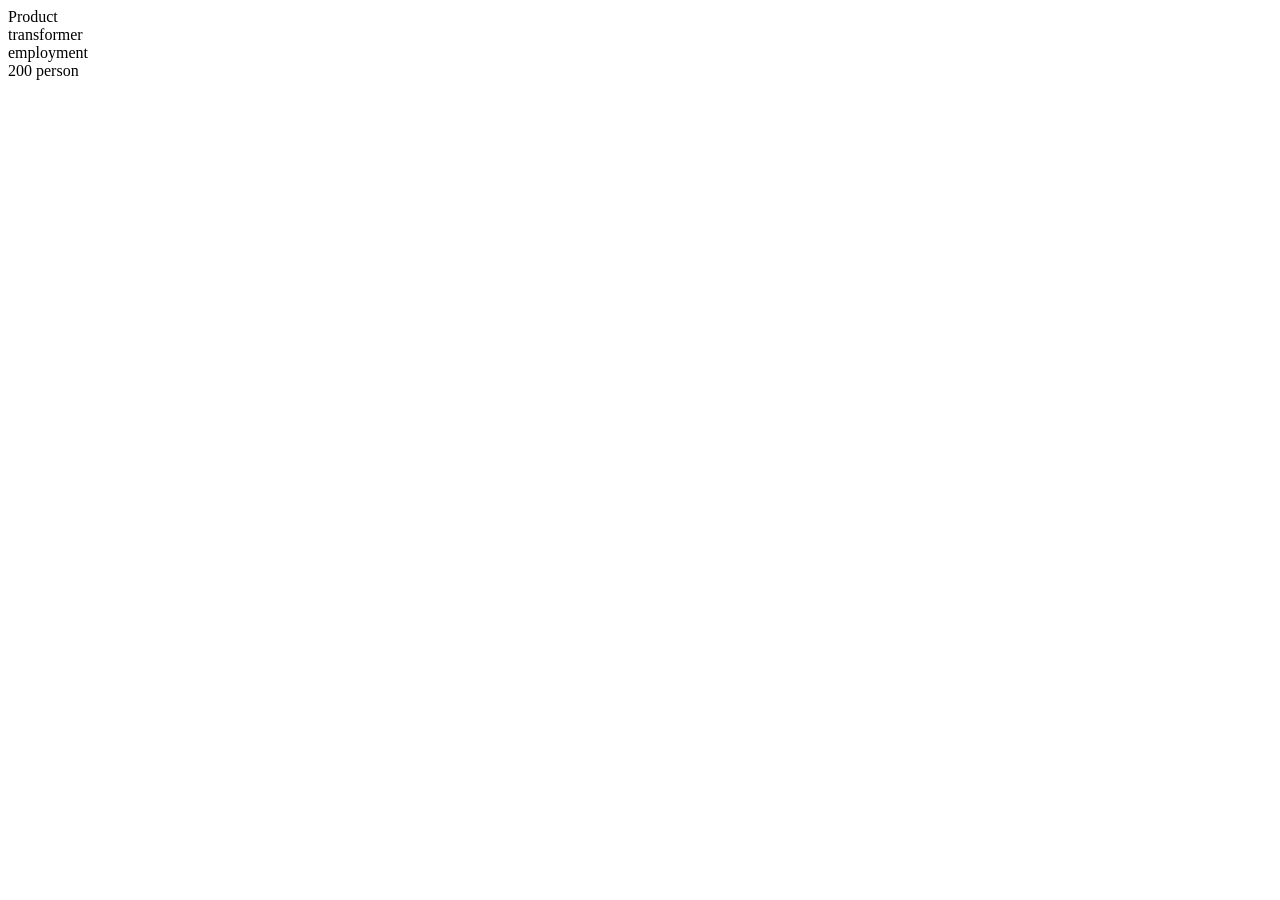
==== index.html @ 5417fb2d "Add files via upload" ====
<html>
    <head>
        <link rel="stylesheet" href="styles.css">
        <script>
            document.getElementsByClassName("box1") = function{ alert(`this is ${document.getElementsByClassName("box1").value}`)}
        </script>
    </head>
    <body>
        <div class="flip-container">
            <div class="card-product">
                <div class="front-prod">Product</div>
                <div class="back-prod">transformer</div>
            </div>
            <div class="card-employment">
                <div class="front-employ">employment</div>
                <div class="back-employ">200 person</div>
            </div>
        </div>
    </body>
</html>
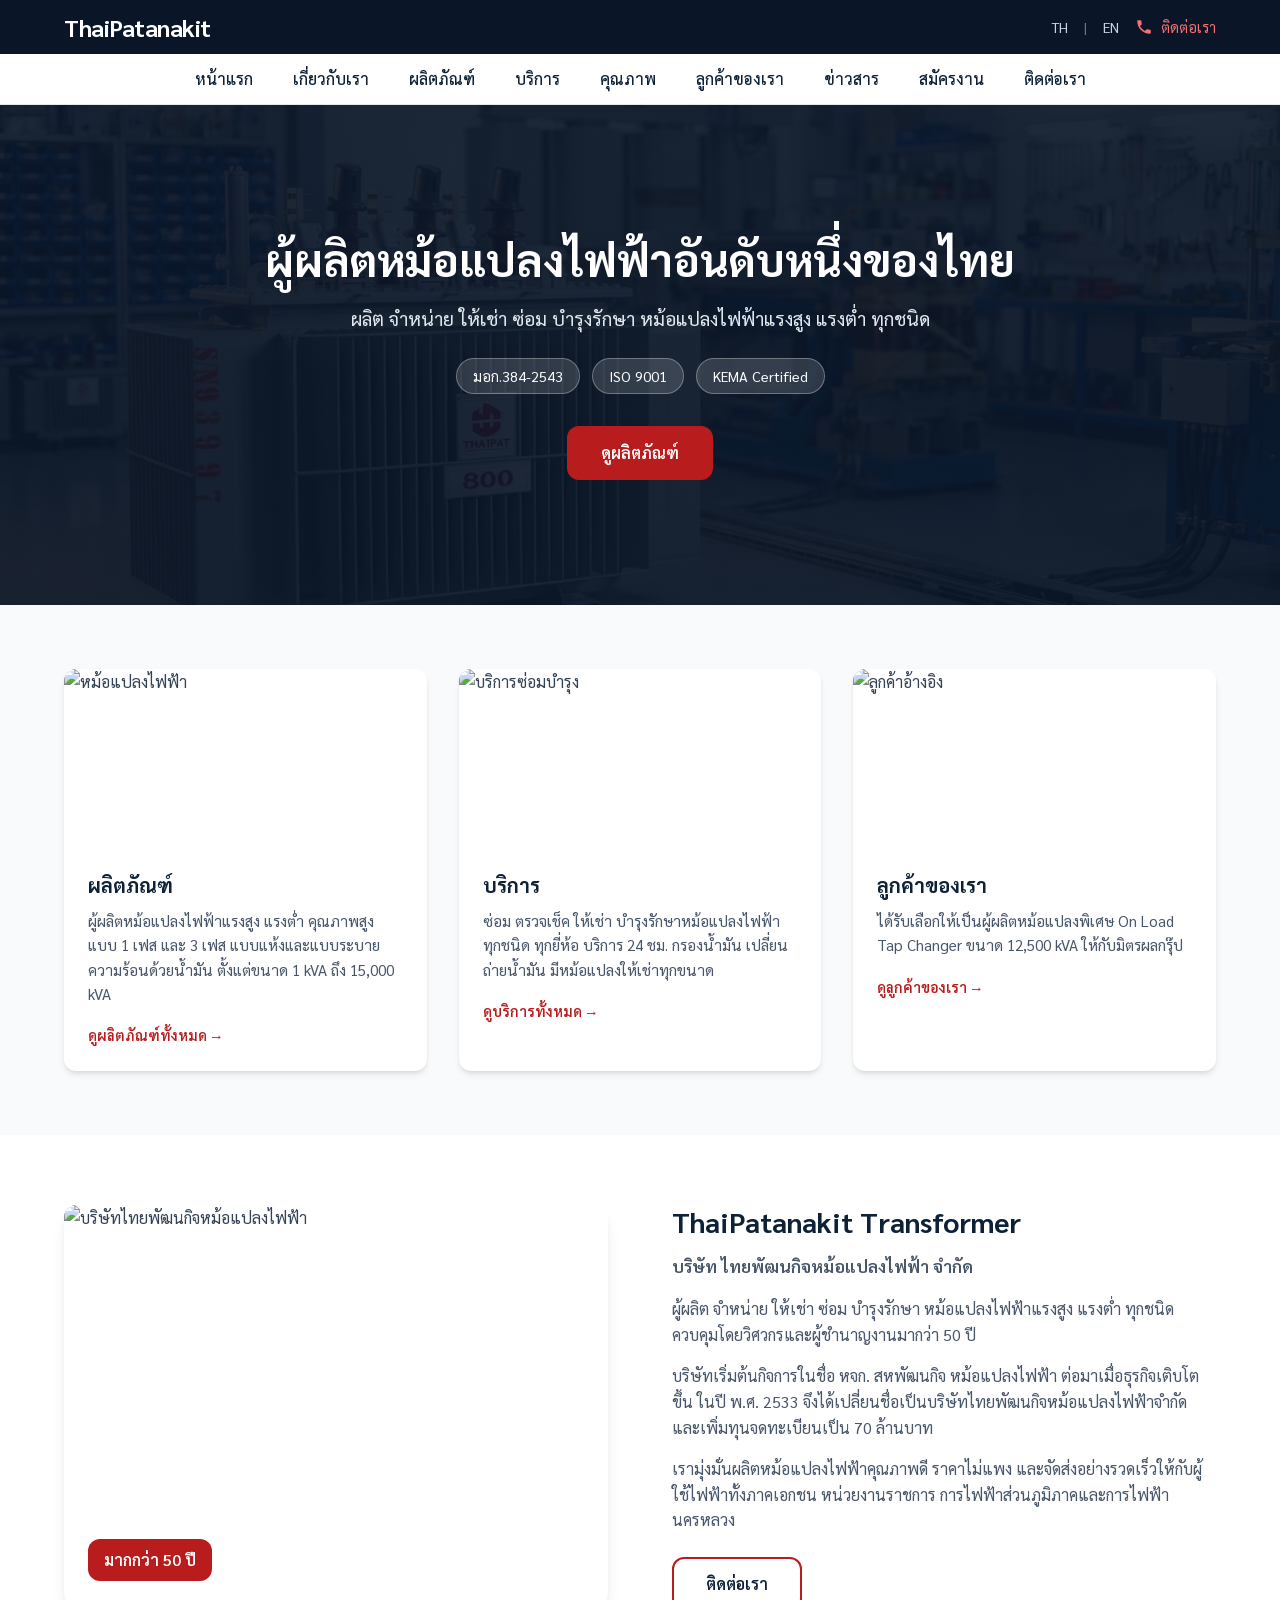
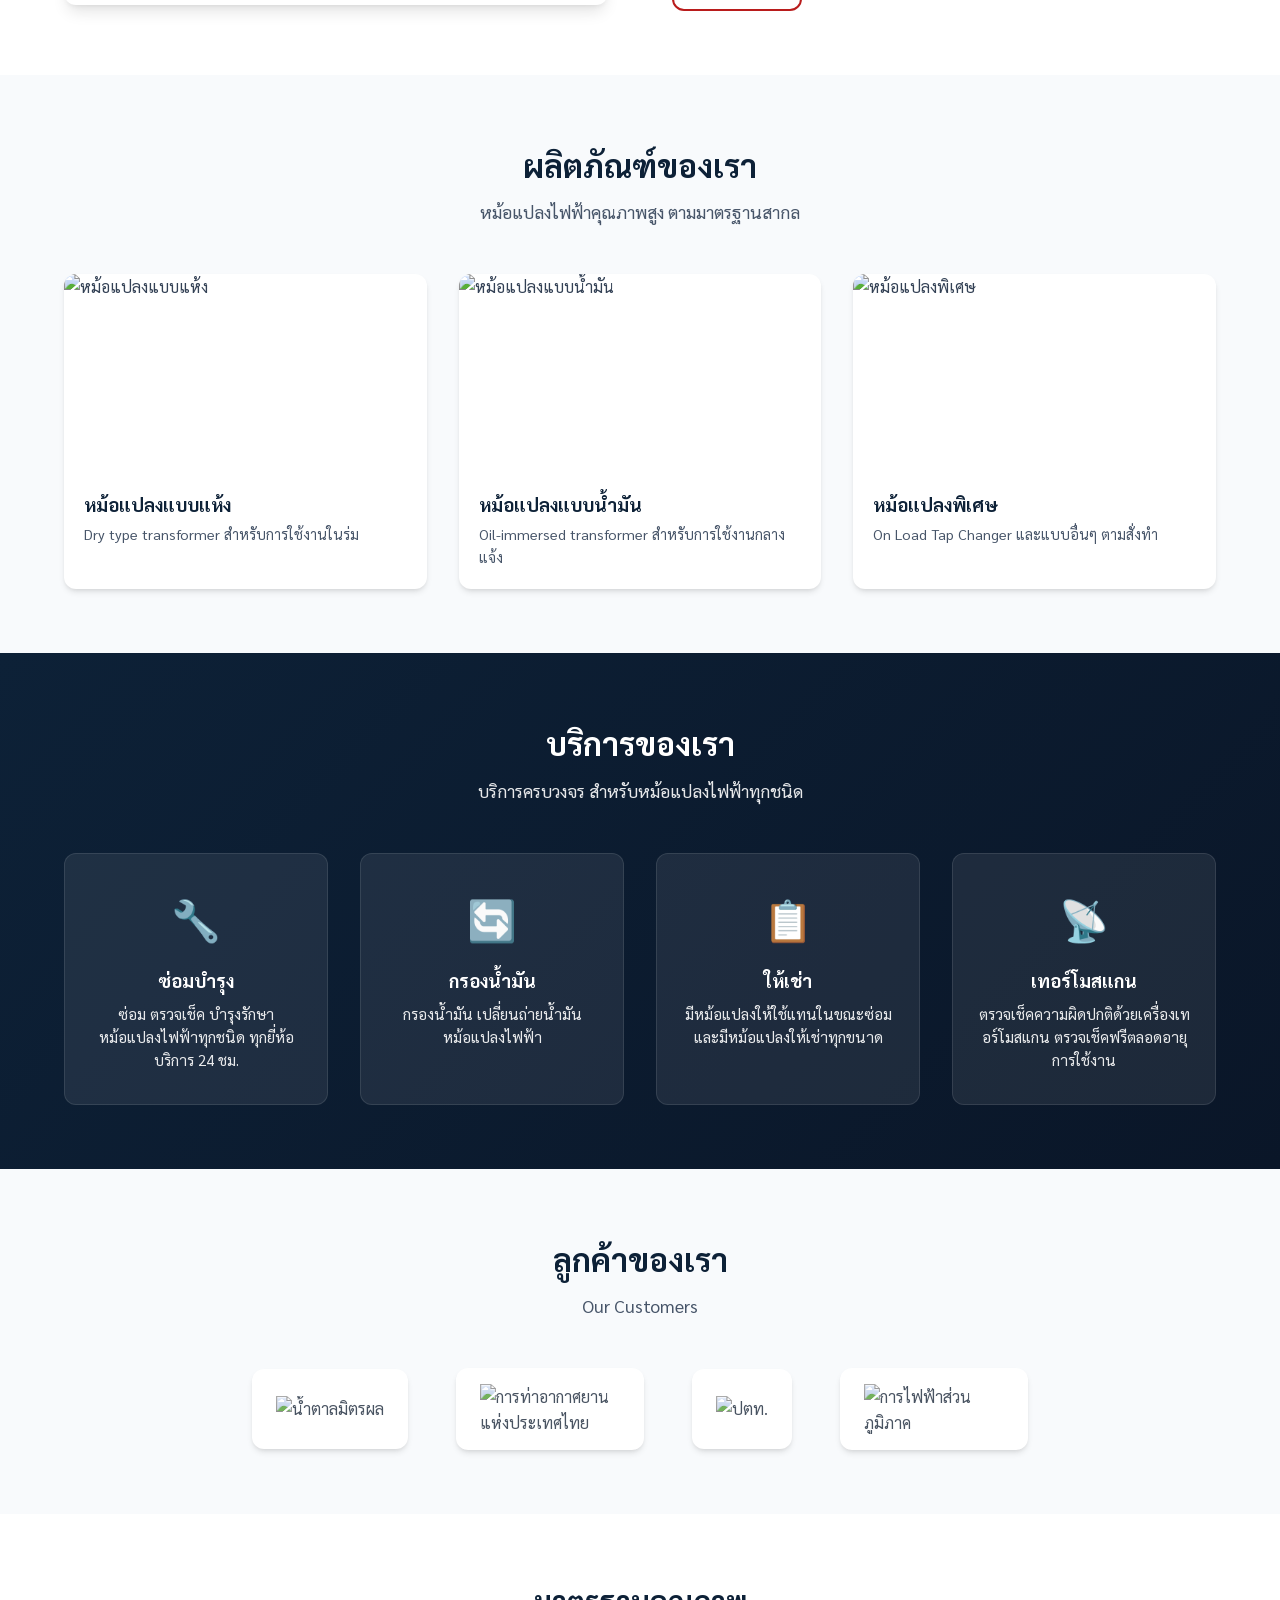
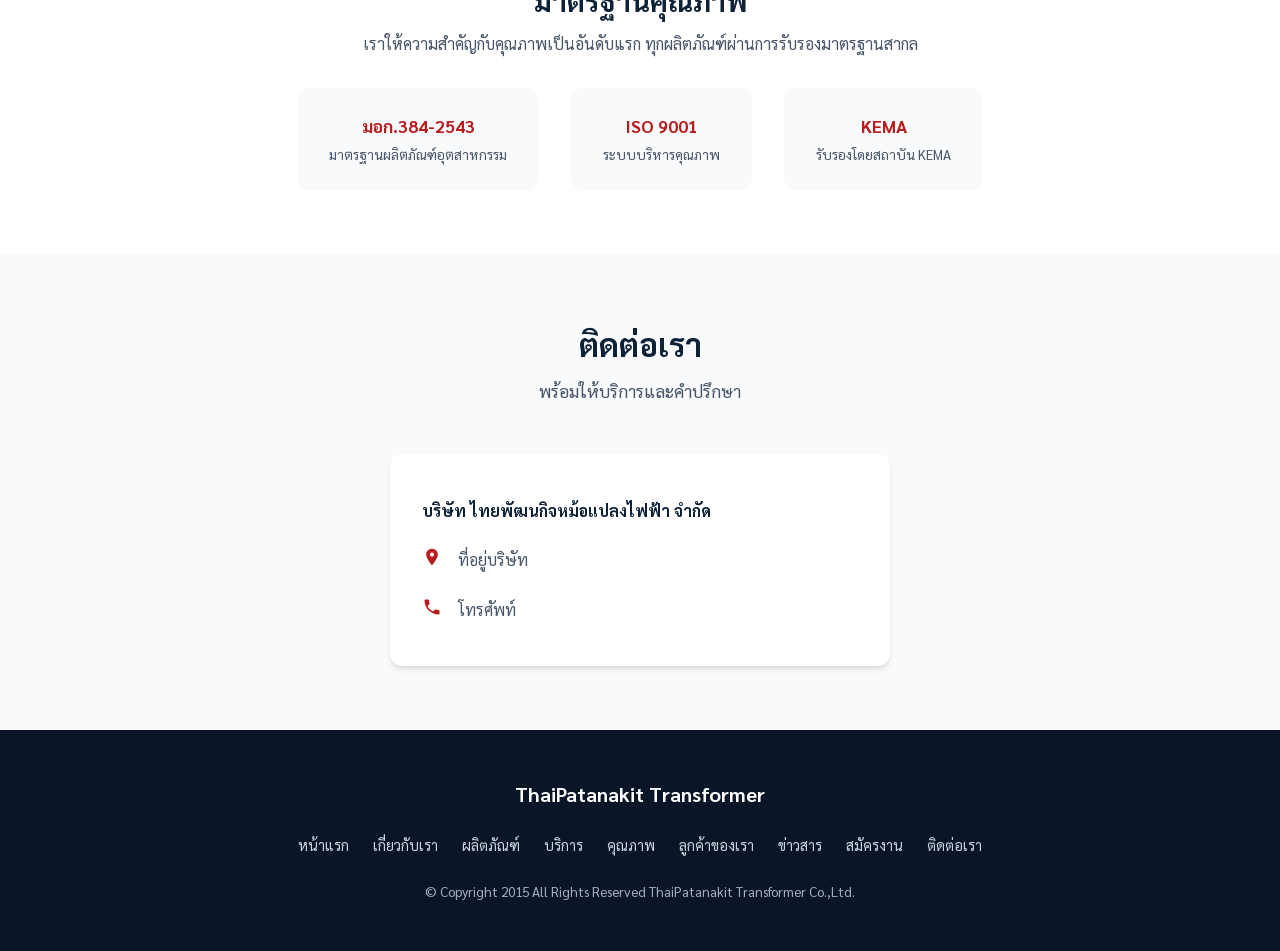
==== commit 2bf06f6b: "Add files via upload" ====
--- a/index.html
+++ b/index.html
@@ -1,20 +1,276 @@
-<html>
-    <head>
-        <link rel="stylesheet" href="styles.css">
-        <script>
-            document.getElementsByClassName("box1") = function{ alert(`this is ${document.getElementsByClassName("box1").value}`)}
-        </script>
-    </head>
-    <body>
-        <div class="flip-container">
-            <div class="card-product">
-                <div class="front-prod">Product</div>
-                <div class="back-prod">transformer</div>
-            </div>
-            <div class="card-employment">
-                <div class="front-employ">employment</div>
-                <div class="back-employ">200 person</div>
-            </div>
-        </div>
-    </body>
-</html>+<!DOCTYPE html>
+<html lang="th">
+<head>
+    <meta charset="UTF-8">
+    <meta name="viewport" content="width=device-width, initial-scale=1.0">
+    <title>ThaiPatanakit | ผู้ผลิตหม้อแปลงไฟฟ้าอันดับหนึ่งของไทย</title>
+    <link rel="stylesheet" href="styles.css">
+    <link rel="preconnect" href="https://fonts.googleapis.com">
+    <link rel="preconnect" href="https://fonts.gstatic.com" crossorigin>
+    <link href="https://fonts.googleapis.com/css2?family=Sarabun:wght@300;400;500;600;700&display=swap" rel="stylesheet">
+</head>
+<body>
+    <!-- Header & Navigation -->
+    <header class="header">
+        <div class="header-top">
+            <div class="container">
+                <a href="index.html" class="logo">ThaiPatanakit</a>
+                <div class="header-links">
+                    <a href="#" class="lang-link">TH</a>
+                    <span class="divider">|</span>
+                    <a href="#" class="lang-link">EN</a>
+                    <a href="tel:02-xxx-xxxx" class="contact-link">
+                        <svg width="18" height="18" viewBox="0 0 24 24" fill="currentColor"><path d="M6.62 10.79c1.44 2.83 3.76 5.14 6.59 6.59l2.2-2.2c.27-.27.67-.36 1.02-.24 1.12.37 2.33.57 3.57.57.55 0 1 .45 1 1V20c0 .55-.45 1-1 1-9.39 0-17-7.61-17-17 0-.55.45-1 1-1h3.5c.55 0 1 .45 1 1 0 1.25.2 2.45.57 3.57.11.35.03.74-.25 1.02l-2.2 2.2z"/></svg>
+                        ติดต่อเรา
+                    </a>
+                </div>
+            </div>
+        </div>
+        <nav class="nav">
+            <div class="container nav-inner">
+                <button class="nav-toggle" aria-label="เมนู">
+                    <span></span>
+                    <span></span>
+                    <span></span>
+                </button>
+                <ul class="nav-menu">
+                    <li><a href="#home">หน้าแรก</a></li>
+                    <li><a href="#about">เกี่ยวกับเรา</a></li>
+                    <li><a href="#products">ผลิตภัณฑ์</a></li>
+                    <li><a href="#services">บริการ</a></li>
+                    <li><a href="#quality">คุณภาพ</a></li>
+                    <li><a href="#reference">ลูกค้าของเรา</a></li>
+                    <li><a href="#news">ข่าวสาร</a></li>
+                    <li><a href="#career">สมัครงาน</a></li>
+                    <li><a href="#contact">ติดต่อเรา</a></li>
+                </ul>
+            </div>
+        </nav>
+    </header>
+
+    <!-- Hero Section -->
+    <section id="home" class="hero">
+        <div class="hero-bg">
+            <img src="transformer.png" alt="โรงงานอุตสาหกรรมไฟฟ้า" loading="eager">
+            <div class="hero-overlay"></div>
+        </div>
+        <div class="hero-content container">
+            <h1>ผู้ผลิตหม้อแปลงไฟฟ้าอันดับหนึ่งของไทย</h1>
+            <p class="hero-subtitle">ผลิต จำหน่าย ให้เช่า ซ่อม บำรุงรักษา หม้อแปลงไฟฟ้าแรงสูง แรงต่ำ ทุกชนิด</p>
+            <div class="hero-badges">
+                <span class="badge">มอก.384-2543</span>
+                <span class="badge">ISO 9001</span>
+                <span class="badge">KEMA Certified</span>
+            </div>
+            <a href="#products" class="btn btn-primary">ดูผลิตภัณฑ์</a>
+        </div>
+    </section>
+
+    <!-- Features Section -->
+    <section class="features">
+        <div class="container">
+            <div class="features-grid">
+                <article class="feature-card">
+                    <div class="feature-icon">
+                        <img src="https://images.unsplash.com/photo-1558618666-fcd25c85cd64?w=600&q=80" alt="หม้อแปลงไฟฟ้า" loading="lazy">
+                    </div>
+                    <h3>ผลิตภัณฑ์</h3>
+                    <p>ผู้ผลิตหม้อแปลงไฟฟ้าแรงสูง แรงต่ำ คุณภาพสูง แบบ 1 เฟส และ 3 เฟส แบบแห้งและแบบระบายความร้อนด้วยน้ำมัน ตั้งแต่ขนาด 1 kVA ถึง 15,000 kVA</p>
+                    <a href="#products" class="feature-link">ดูผลิตภัณฑ์ทั้งหมด →</a>
+                </article>
+                <article class="feature-card">
+                    <div class="feature-icon">
+                        <img src="https://images.unsplash.com/photo-1581091226825-a6a2a5aee158?w=600&q=80" alt="บริการซ่อมบำรุง" loading="lazy">
+                    </div>
+                    <h3>บริการ</h3>
+                    <p>ซ่อม ตรวจเช็ค ให้เช่า บำรุงรักษาหม้อแปลงไฟฟ้าทุกชนิด ทุกยี่ห้อ บริการ 24 ชม. กรองน้ำมัน เปลี่ยนถ่ายน้ำมัน มีหม้อแปลงให้เช่าทุกขนาด</p>
+                    <a href="#services" class="feature-link">ดูบริการทั้งหมด →</a>
+                </article>
+                <article class="feature-card">
+                    <div class="feature-icon">
+                        <img src="https://images.unsplash.com/photo-1504328345606-18bbc8c9d7d1?w=600&q=80" alt="ลูกค้าอ้างอิง" loading="lazy">
+                    </div>
+                    <h3>ลูกค้าของเรา</h3>
+                    <p>ได้รับเลือกให้เป็นผู้ผลิตหม้อแปลงพิเศษ On Load Tap Changer ขนาด 12,500 kVA ให้กับมิตรผลกรุ๊ป</p>
+                    <a href="#reference" class="feature-link">ดูลูกค้าของเรา →</a>
+                </article>
+            </div>
+        </div>
+    </section>
+
+    <!-- About Section -->
+    <section id="about" class="about">
+        <div class="container">
+            <div class="about-grid">
+                <div class="about-image">
+                    <img src="https://images.unsplash.com/photo-1565793298595-6a879b1d9492?w=800&q=80" alt="บริษัทไทยพัฒนกิจหม้อแปลงไฟฟ้า" loading="lazy">
+                    <div class="about-badge">มากกว่า 50 ปี</div>
+                </div>
+                <div class="about-content">
+                    <h2>ThaiPatanakit Transformer</h2>
+                    <p class="about-lead">บริษัท ไทยพัฒนกิจหม้อแปลงไฟฟ้า จำกัด</p>
+                    <p>ผู้ผลิต จำหน่าย ให้เช่า ซ่อม บำรุงรักษา หม้อแปลงไฟฟ้าแรงสูง แรงต่ำ ทุกชนิด ควบคุมโดยวิศวกรและผู้ชำนาญงานมากว่า 50 ปี</p>
+                    <p>บริษัทเริ่มต้นกิจการในชื่อ หจก. สหพัฒนกิจ หม้อแปลงไฟฟ้า ต่อมาเมื่อธุรกิจเติบโตขึ้น ในปี พ.ศ. 2533 จึงได้เปลี่ยนชื่อเป็นบริษัทไทยพัฒนกิจหม้อแปลงไฟฟ้าจำกัด และเพิ่มทุนจดทะเบียนเป็น 70 ล้านบาท</p>
+                    <p>เรามุ่งมั่นผลิตหม้อแปลงไฟฟ้าคุณภาพดี ราคาไม่แพง และจัดส่งอย่างรวดเร็วให้กับผู้ใช้ไฟฟ้าทั้งภาคเอกชน หน่วยงานราชการ การไฟฟ้าส่วนภูมิภาคและการไฟฟ้านครหลวง</p>
+                    <a href="#contact" class="btn btn-outline">ติดต่อเรา</a>
+                </div>
+            </div>
+        </div>
+    </section>
+
+    <!-- Products Section -->
+    <section id="products" class="products">
+        <div class="container">
+            <div class="section-header">
+                <h2>ผลิตภัณฑ์ของเรา</h2>
+                <p>หม้อแปลงไฟฟ้าคุณภาพสูง ตามมาตรฐานสากล</p>
+            </div>
+            <div class="products-grid">
+                <div class="product-card">
+                    <img src="https://images.unsplash.com/photo-1558618666-fcd25c85cd64?w=400&q=80" alt="หม้อแปลงแบบแห้ง" loading="lazy">
+                    <h4>หม้อแปลงแบบแห้ง</h4>
+                    <p>Dry type transformer สำหรับการใช้งานในร่ม</p>
+                </div>
+                <div class="product-card">
+                    <img src="https://images.unsplash.com/photo-1581092160562-40aa08e78837?w=400&q=80" alt="หม้อแปลงแบบน้ำมัน" loading="lazy">
+                    <h4>หม้อแปลงแบบน้ำมัน</h4>
+                    <p>Oil-immersed transformer สำหรับการใช้งานกลางแจ้ง</p>
+                </div>
+                <div class="product-card">
+                    <img src="https://images.unsplash.com/photo-1504328345606-18bbc8c9d7d1?w=400&q=80" alt="หม้อแปลงพิเศษ" loading="lazy">
+                    <h4>หม้อแปลงพิเศษ</h4>
+                    <p>On Load Tap Changer และแบบอื่นๆ ตามสั่งทำ</p>
+                </div>
+            </div>
+        </div>
+    </section>
+
+    <!-- Services Section -->
+    <section id="services" class="services">
+        <div class="container">
+            <div class="section-header light">
+                <h2>บริการของเรา</h2>
+                <p>บริการครบวงจร สำหรับหม้อแปลงไฟฟ้าทุกชนิด</p>
+            </div>
+            <div class="services-grid">
+                <div class="service-item">
+                    <div class="service-icon">🔧</div>
+                    <h4>ซ่อมบำรุง</h4>
+                    <p>ซ่อม ตรวจเช็ค บำรุงรักษาหม้อแปลงไฟฟ้าทุกชนิด ทุกยี่ห้อ บริการ 24 ชม.</p>
+                </div>
+                <div class="service-item">
+                    <div class="service-icon">🔄</div>
+                    <h4>กรองน้ำมัน</h4>
+                    <p>กรองน้ำมัน เปลี่ยนถ่ายน้ำมันหม้อแปลงไฟฟ้า</p>
+                </div>
+                <div class="service-item">
+                    <div class="service-icon">📋</div>
+                    <h4>ให้เช่า</h4>
+                    <p>มีหม้อแปลงให้ใช้แทนในขณะซ่อม และมีหม้อแปลงให้เช่าทุกขนาด</p>
+                </div>
+                <div class="service-item">
+                    <div class="service-icon">📡</div>
+                    <h4>เทอร์โมสแกน</h4>
+                    <p>ตรวจเช็คความผิดปกติด้วยเครื่องเทอร์โมสแกน ตรวจเช็คฟรีตลอดอายุการใช้งาน</p>
+                </div>
+            </div>
+        </div>
+    </section>
+
+    <!-- Our Customers / Reference Section -->
+    <section id="reference" class="customers">
+        <div class="container">
+            <div class="section-header">
+                <h2>ลูกค้าของเรา</h2>
+                <p>Our Customers</p>
+            </div>
+            <div class="customer-logos">
+                <a href="https://www.mitrphol.com" target="_blank" rel="noopener noreferrer" class="customer-logo" title="น้ำตาลมิตรผล">
+                    <img src="https://upload.wikimedia.org/wikipedia/en/thumb/3/3e/Mitr_Phol_Logo.png/250px-Mitr_Phol_Logo.png" alt="น้ำตาลมิตรผล" loading="lazy">
+                </a>
+                <a href="https://www.airportthai.co.th" target="_blank" rel="noopener noreferrer" class="customer-logo" title="การท่าอากาศยานแห่งประเทศไทย">
+                    <img src="https://upload.wikimedia.org/wikipedia/commons/thumb/3/32/Airports_of_Thailand_Logo.svg/200px-Airports_of_Thailand_Logo.svg.png" alt="การท่าอากาศยานแห่งประเทศไทย" loading="lazy">
+                </a>
+                <a href="https://www.pttplc.com" target="_blank" rel="noopener noreferrer" class="customer-logo" title="ปตท.">
+                    <img src="https://upload.wikimedia.org/wikipedia/commons/thumb/a/a8/PTT_Public_Company_logo.svg/200px-PTT_Public_Company_logo.svg.png" alt="ปตท." loading="lazy">
+                </a>
+                <a href="https://www.pea.co.th" target="_blank" rel="noopener noreferrer" class="customer-logo" title="การไฟฟ้าส่วนภูมิภาค">
+                    <img src="https://upload.wikimedia.org/wikipedia/commons/thumb/9/90/Logo_of_the_Provincial_Electricity_Authority_of_Thailand.svg/200px-Logo_of_the_Provincial_Electricity_Authority_of_Thailand.svg.png" alt="การไฟฟ้าส่วนภูมิภาค" loading="lazy">
+                </a>
+            </div>
+        </div>
+    </section>
+
+    <!-- Quality Section -->
+    <section id="quality" class="quality">
+        <div class="container">
+            <div class="quality-content">
+                <h2>มาตรฐานคุณภาพ</h2>
+                <p>เราให้ความสำคัญกับคุณภาพเป็นอันดับแรก ทุกผลิตภัณฑ์ผ่านการรับรองมาตรฐานสากล</p>
+                <div class="cert-badges">
+                    <div class="cert-item">
+                        <span class="cert-label">มอก.384-2543</span>
+                        <span class="cert-desc">มาตรฐานผลิตภัณฑ์อุตสาหกรรม</span>
+                    </div>
+                    <div class="cert-item">
+                        <span class="cert-label">ISO 9001</span>
+                        <span class="cert-desc">ระบบบริหารคุณภาพ</span>
+                    </div>
+                    <div class="cert-item">
+                        <span class="cert-label">KEMA</span>
+                        <span class="cert-desc">รับรองโดยสถาบัน KEMA</span>
+                    </div>
+                </div>
+            </div>
+        </div>
+    </section>
+
+    <!-- Contact Section -->
+    <section id="contact" class="contact">
+        <div class="container">
+            <div class="section-header">
+                <h2>ติดต่อเรา</h2>
+                <p>พร้อมให้บริการและคำปรึกษา</p>
+            </div>
+            <div class="contact-grid">
+                <div class="contact-info">
+                    <div class="contact-item">
+                        <strong>บริษัท ไทยพัฒนกิจหม้อแปลงไฟฟ้า จำกัด</strong>
+                    </div>
+                    <div class="contact-item">
+                        <svg width="20" height="20" viewBox="0 0 24 24" fill="currentColor"><path d="M12 2C8.13 2 5 5.13 5 9c0 5.25 7 13 7 13s7-7.75 7-13c0-3.87-3.13-7-7-7zm0 9.5c-1.38 0-2.5-1.12-2.5-2.5s1.12-2.5 2.5-2.5 2.5 1.12 2.5 2.5-1.12 2.5-2.5 2.5z"/></svg>
+                        <span>ที่อยู่บริษัท</span>
+                    </div>
+                    <div class="contact-item">
+                        <svg width="20" height="20" viewBox="0 0 24 24" fill="currentColor"><path d="M6.62 10.79c1.44 2.83 3.76 5.14 6.59 6.59l2.2-2.2c.27-.27.67-.36 1.02-.24 1.12.37 2.33.57 3.57.57.55 0 1 .45 1 1V20c0 .55-.45 1-1 1-9.39 0-17-7.61-17-17 0-.55.45-1 1-1h3.5c.55 0 1 .45 1 1 0 1.25.2 2.45.57 3.57.11.35.03.74-.25 1.02l-2.2 2.2z"/></svg>
+                        <span>โทรศัพท์</span>
+                    </div>
+                </div>
+            </div>
+        </div>
+    </section>
+
+    <!-- Footer -->
+    <footer class="footer">
+        <div class="container">
+            <div class="footer-content">
+                <div class="footer-logo">ThaiPatanakit Transformer</div>
+                <nav class="footer-nav">
+                    <a href="#home">หน้าแรก</a>
+                    <a href="#about">เกี่ยวกับเรา</a>
+                    <a href="#products">ผลิตภัณฑ์</a>
+                    <a href="#services">บริการ</a>
+                    <a href="#quality">คุณภาพ</a>
+                    <a href="#reference">ลูกค้าของเรา</a>
+                    <a href="#news">ข่าวสาร</a>
+                    <a href="#career">สมัครงาน</a>
+                    <a href="#contact">ติดต่อเรา</a>
+                </nav>
+                <p class="copyright">© Copyright 2015 All Rights Reserved ThaiPatanakit Transformer Co.,Ltd.</p>
+            </div>
+        </div>
+    </footer>
+
+    <script src="script.js"></script>
+</body>
+</html>
--- a/styles.css
+++ b/styles.css
@@ -0,0 +1,798 @@
+/* ========================================
+   ThaiPatanakit - Modern Static Website
+   Color: Navy Blue (กรมท่า) + Cherry Red (แดงเชอรี่)
+   ======================================== */
+
+:root {
+  /* Navy Blue - กรมท่า */
+  --navy-900: #0a1628;
+  --navy-800: #0d2137;
+  --navy-700: #132f4c;
+  --navy-600: #1a3d5c;
+  --navy-500: #2a4a6b;
+  
+  /* Cherry Red - สีแดงเชอรี่ */
+  --cherry-600: #b91c1c;
+  --cherry-500: #dc2626;
+  --cherry-400: #ef4444;
+  --cherry-300: #f87171;
+  
+  /* Neutrals */
+  --white: #ffffff;
+  --gray-50: #f8fafc;
+  --gray-100: #f1f5f9;
+  --gray-200: #e2e8f0;
+  --gray-300: #cbd5e1;
+  --gray-600: #475569;
+  --gray-700: #334155;
+  
+  /* Typography */
+  --font-main: 'Sarabun', -apple-system, BlinkMacSystemFont, 'Segoe UI', sans-serif;
+  
+  /* Spacing & Layout */
+  --container-max: 1200px;
+  --section-padding: 4rem 0;
+  --radius: 12px;
+  --shadow: 0 4px 6px -1px rgb(0 0 0 / 0.1), 0 2px 4px -2px rgb(0 0 0 / 0.1);
+  --shadow-lg: 0 10px 15px -3px rgb(0 0 0 / 0.1), 0 4px 6px -4px rgb(0 0 0 / 0.1);
+}
+
+* {
+  margin: 0;
+  padding: 0;
+  box-sizing: border-box;
+}
+
+html {
+  scroll-behavior: smooth;
+}
+
+body {
+  font-family: var(--font-main);
+  font-size: 16px;
+  line-height: 1.6;
+  color: var(--gray-700);
+  background: var(--white);
+  overflow-x: hidden;
+}
+
+img {
+  max-width: 100%;
+  height: auto;
+  display: block;
+  object-fit: cover;
+}
+
+a {
+  color: inherit;
+  text-decoration: none;
+  transition: color 0.2s, opacity 0.2s;
+}
+
+ul {
+  list-style: none;
+}
+
+.container {
+  max-width: var(--container-max);
+  margin: 0 auto;
+  padding: 0 1.5rem;
+}
+
+/* ========== Header ========== */
+.header {
+  position: sticky;
+  top: 0;
+  z-index: 100;
+  background: var(--white);
+  box-shadow: var(--shadow);
+}
+
+.header-top {
+  background: var(--navy-900);
+  padding: 0.5rem 0;
+}
+
+.header-top .container {
+  display: flex;
+  justify-content: space-between;
+  align-items: center;
+}
+
+.logo {
+  font-size: 1.5rem;
+  font-weight: 700;
+  color: var(--white);
+  letter-spacing: -0.02em;
+}
+
+.logo:hover {
+  color: var(--cherry-300);
+}
+
+.header-links {
+  display: flex;
+  align-items: center;
+  gap: 1rem;
+  color: var(--gray-300);
+  font-size: 0.9rem;
+}
+
+.lang-link:hover,
+.contact-link:hover {
+  color: var(--white);
+}
+
+.contact-link {
+  display: flex;
+  align-items: center;
+  gap: 0.5rem;
+  color: var(--cherry-300);
+}
+
+.contact-link:hover {
+  color: var(--cherry-400);
+}
+
+.divider {
+  opacity: 0.5;
+}
+
+/* Navigation */
+.nav {
+  background: var(--white);
+  border-bottom: 1px solid var(--gray-200);
+}
+
+.nav-inner {
+  display: flex;
+  justify-content: center;
+  align-items: center;
+}
+
+.nav-toggle {
+  display: none;
+  flex-direction: column;
+  gap: 6px;
+  padding: 0.5rem;
+  background: none;
+  border: none;
+  cursor: pointer;
+}
+
+.nav-toggle span {
+  width: 24px;
+  height: 2px;
+  background: var(--navy-900);
+  transition: transform 0.3s, opacity 0.3s;
+}
+
+.nav-toggle.active span:nth-child(1) {
+  transform: rotate(45deg) translate(6px, 6px);
+}
+
+.nav-toggle.active span:nth-child(2) {
+  opacity: 0;
+}
+
+.nav-toggle.active span:nth-child(3) {
+  transform: rotate(-45deg) translate(6px, -6px);
+}
+
+.nav-menu {
+  display: flex;
+  gap: 0.5rem;
+  flex-wrap: wrap;
+  justify-content: center;
+  padding: 0.75rem 0;
+}
+
+.nav-menu a {
+  padding: 0.5rem 1rem;
+  font-weight: 500;
+  color: var(--navy-800);
+  border-radius: var(--radius);
+}
+
+.nav-menu a:hover {
+  background: var(--gray-100);
+  color: var(--cherry-600);
+}
+
+/* ========== Hero ========== */
+.hero {
+  position: relative;
+  min-height: 500px;
+  display: flex;
+  align-items: center;
+  justify-content: center;
+  text-align: center;
+  overflow: hidden;
+}
+
+.hero-bg {
+  position: absolute;
+  inset: 0;
+}
+
+.hero-bg img {
+  width: 100%;
+  height: 100%;
+  object-fit: cover;
+}
+
+.hero-overlay {
+  position: absolute;
+  inset: 0;
+  background: linear-gradient(
+    135deg,
+    rgba(10, 22, 40, 0.92) 100%,
+    rgba(10, 22, 40, 0.75) 100%,
+    rgba(185, 28, 28, 0.3) 100%
+  );
+}
+
+.hero-content {
+  position: relative;
+  z-index: 1;
+  padding: 4rem 1.5rem;
+  max-width: 800px;
+}
+
+.hero h1 {
+  font-size: clamp(1.75rem, 5vw, 2.75rem);
+  font-weight: 700;
+  color: var(--white);
+  line-height: 1.3;
+  margin-bottom: 1rem;
+}
+
+.hero-subtitle {
+  font-size: clamp(1rem, 2.5vw, 1.2rem);
+  color: var(--gray-200);
+  margin-bottom: 1.5rem;
+}
+
+.hero-badges {
+  display: flex;
+  flex-wrap: wrap;
+  gap: 0.75rem;
+  justify-content: center;
+  margin-bottom: 2rem;
+}
+
+.badge {
+  padding: 0.35rem 1rem;
+  background: rgba(255, 255, 255, 0.15);
+  border: 1px solid rgba(255, 255, 255, 0.3);
+  border-radius: 9999px;
+  font-size: 0.9rem;
+  color: var(--white);
+}
+
+.btn {
+  display: inline-block;
+  padding: 0.75rem 2rem;
+  font-weight: 600;
+  font-size: 1rem;
+  border-radius: var(--radius);
+  cursor: pointer;
+  transition: all 0.2s;
+  border: 2px solid transparent;
+}
+
+.btn-primary {
+  background: var(--cherry-600);
+  color: var(--white);
+  border-color: var(--cherry-600);
+}
+
+.btn-primary:hover {
+  background: var(--cherry-500);
+  border-color: var(--cherry-500);
+  transform: translateY(-2px);
+  box-shadow: var(--shadow-lg);
+}
+
+.btn-outline {
+  background: transparent;
+  color: var(--navy-800);
+  border-color: var(--cherry-600);
+}
+
+.btn-outline:hover {
+  background: var(--cherry-600);
+  color: var(--white);
+}
+
+/* ========== Features ========== */
+.features {
+  padding: var(--section-padding);
+  background: var(--gray-50);
+}
+
+.features-grid {
+  display: grid;
+  grid-template-columns: repeat(auto-fit, minmax(300px, 1fr));
+  gap: 2rem;
+}
+
+.feature-card {
+  background: var(--white);
+  border-radius: var(--radius);
+  overflow: hidden;
+  box-shadow: var(--shadow);
+  transition: transform 0.2s, box-shadow 0.2s;
+}
+
+.feature-card:hover {
+  transform: translateY(-4px);
+  box-shadow: var(--shadow-lg);
+}
+
+.feature-icon {
+  height: 180px;
+  overflow: hidden;
+}
+
+.feature-icon img {
+  width: 100%;
+  height: 100%;
+  object-fit: cover;
+}
+
+.feature-card h3 {
+  font-size: 1.25rem;
+  color: var(--navy-800);
+  padding: 1.25rem 1.5rem 0.5rem;
+}
+
+.feature-card p {
+  padding: 0 1.5rem 1rem;
+  color: var(--gray-600);
+  font-size: 0.95rem;
+}
+
+.feature-link {
+  display: inline-block;
+  padding: 0 1.5rem 1.5rem;
+  font-weight: 600;
+  color: var(--cherry-600);
+  font-size: 0.9rem;
+}
+
+.feature-link:hover {
+  color: var(--cherry-500);
+}
+
+/* ========== About ========== */
+.about {
+  padding: var(--section-padding);
+  background: var(--white);
+}
+
+.about-grid {
+  display: grid;
+  grid-template-columns: 1fr 1fr;
+  gap: 4rem;
+  align-items: center;
+}
+
+.about-image {
+  position: relative;
+  border-radius: var(--radius);
+  overflow: hidden;
+  box-shadow: var(--shadow-lg);
+}
+
+.about-image img {
+  width: 100%;
+  height: 400px;
+  object-fit: cover;
+}
+
+.about-badge {
+  position: absolute;
+  bottom: 1.5rem;
+  left: 1.5rem;
+  padding: 0.5rem 1rem;
+  background: var(--cherry-600);
+  color: var(--white);
+  font-weight: 600;
+  border-radius: var(--radius);
+}
+
+.about-content h2 {
+  font-size: 1.75rem;
+  color: var(--navy-800);
+  margin-bottom: 0.5rem;
+}
+
+.about-lead {
+  font-size: 1.1rem;
+  color: var(--cherry-600);
+  font-weight: 600;
+  margin-bottom: 1rem;
+}
+
+.about-content p {
+  margin-bottom: 1rem;
+  color: var(--gray-600);
+}
+
+.about-content .btn {
+  margin-top: 0.5rem;
+}
+
+/* ========== Products ========== */
+.products {
+  padding: var(--section-padding);
+  background: var(--gray-50);
+}
+
+.section-header {
+  text-align: center;
+  margin-bottom: 3rem;
+}
+
+.section-header h2 {
+  font-size: 2rem;
+  color: var(--navy-800);
+  margin-bottom: 0.5rem;
+}
+
+.section-header p {
+  color: var(--gray-600);
+  font-size: 1.1rem;
+}
+
+.section-header.light h2,
+.section-header.light p {
+  color: var(--white);
+}
+
+.section-header.light p {
+  opacity: 0.9;
+}
+
+.products-grid {
+  display: grid;
+  grid-template-columns: repeat(auto-fit, minmax(280px, 1fr));
+  gap: 2rem;
+}
+
+.product-card {
+  background: var(--white);
+  border-radius: var(--radius);
+  overflow: hidden;
+  box-shadow: var(--shadow);
+  transition: transform 0.2s, box-shadow 0.2s;
+}
+
+.product-card:hover {
+  transform: translateY(-4px);
+  box-shadow: var(--shadow-lg);
+}
+
+.product-card img {
+  width: 100%;
+  height: 200px;
+  object-fit: cover;
+}
+
+.product-card h4 {
+  font-size: 1.15rem;
+  color: var(--navy-800);
+  padding: 1rem 1.25rem 0.25rem;
+}
+
+.product-card p {
+  padding: 0 1.25rem 1.25rem;
+  color: var(--gray-600);
+  font-size: 0.9rem;
+}
+
+/* ========== Services ========== */
+.services {
+  padding: var(--section-padding);
+  background: linear-gradient(135deg, var(--navy-800) 0%, var(--navy-900) 100%);
+  color: var(--white);
+}
+
+.services-grid {
+  display: grid;
+  grid-template-columns: repeat(auto-fit, minmax(240px, 1fr));
+  gap: 2rem;
+}
+
+.service-item {
+  text-align: center;
+  padding: 2rem 1.5rem;
+  background: rgba(255, 255, 255, 0.08);
+  border-radius: var(--radius);
+  border: 1px solid rgba(255, 255, 255, 0.1);
+  transition: background 0.2s;
+}
+
+.service-item:hover {
+  background: rgba(255, 255, 255, 0.12);
+}
+
+.service-icon {
+  font-size: 2.5rem;
+  margin-bottom: 1rem;
+}
+
+.service-item h4 {
+  font-size: 1.15rem;
+  margin-bottom: 0.5rem;
+}
+
+.service-item p {
+  font-size: 0.95rem;
+  opacity: 0.9;
+  line-height: 1.5;
+}
+
+/* ========== Our Customers ========== */
+.customers {
+  padding: var(--section-padding);
+  background: var(--gray-50);
+}
+
+.customer-logos {
+  display: flex;
+  flex-wrap: wrap;
+  justify-content: center;
+  align-items: center;
+  gap: 2rem 3rem;
+  max-width: 900px;
+  margin: 0 auto;
+}
+
+.customer-logo {
+  display: flex;
+  align-items: center;
+  justify-content: center;
+  padding: 1rem 1.5rem;
+  background: var(--white);
+  border-radius: var(--radius);
+  box-shadow: var(--shadow);
+  transition: transform 0.2s, box-shadow 0.2s;
+  min-height: 80px;
+}
+
+.customer-logo:hover {
+  transform: translateY(-4px);
+  box-shadow: var(--shadow-lg);
+}
+
+.customer-logo img {
+  max-height: 50px;
+  width: auto;
+  max-width: 140px;
+  object-fit: contain;
+  filter: grayscale(20%);
+  opacity: 0.9;
+}
+
+.customer-logo:hover img {
+  filter: grayscale(0%);
+  opacity: 1;
+}
+
+@media (max-width: 640px) {
+  .customer-logos {
+    gap: 1rem 1.5rem;
+  }
+
+  .customer-logo {
+    padding: 0.75rem 1rem;
+    min-height: 70px;
+  }
+
+  .customer-logo img {
+    max-height: 40px;
+    max-width: 110px;
+  }
+}
+
+/* ========== Quality ========== */
+.quality {
+  padding: var(--section-padding);
+  background: var(--white);
+}
+
+.quality-content {
+  max-width: 700px;
+  margin: 0 auto;
+  text-align: center;
+}
+
+.quality-content h2 {
+  font-size: 1.75rem;
+  color: var(--navy-800);
+  margin-bottom: 0.5rem;
+}
+
+.quality-content > p {
+  color: var(--gray-600);
+  margin-bottom: 2rem;
+}
+
+.cert-badges {
+  display: flex;
+  flex-wrap: wrap;
+  justify-content: center;
+  gap: 2rem;
+}
+
+.cert-item {
+  display: flex;
+  flex-direction: column;
+  align-items: center;
+  padding: 1.5rem 2rem;
+  background: var(--gray-50);
+  border-radius: var(--radius);
+  min-width: 160px;
+}
+
+.cert-label {
+  font-weight: 700;
+  font-size: 1.1rem;
+  color: var(--cherry-600);
+}
+
+.cert-desc {
+  font-size: 0.85rem;
+  color: var(--gray-600);
+  margin-top: 0.25rem;
+}
+
+/* ========== Contact ========== */
+.contact {
+  padding: var(--section-padding);
+  background: var(--gray-50);
+}
+
+.contact-grid {
+  max-width: 500px;
+  margin: 0 auto;
+}
+
+.contact-info {
+  background: var(--white);
+  padding: 2rem;
+  border-radius: var(--radius);
+  box-shadow: var(--shadow);
+}
+
+.contact-item {
+  display: flex;
+  align-items: flex-start;
+  gap: 1rem;
+  padding: 0.75rem 0;
+  color: var(--gray-600);
+}
+
+.contact-item svg {
+  flex-shrink: 0;
+  color: var(--cherry-600);
+}
+
+.contact-item strong {
+  color: var(--navy-800);
+}
+
+/* ========== Footer ========== */
+.footer {
+  background: var(--navy-900);
+  color: var(--gray-300);
+  padding: 3rem 0;
+}
+
+.footer-content {
+  text-align: center;
+}
+
+.footer-logo {
+  font-size: 1.25rem;
+  font-weight: 700;
+  color: var(--white);
+  margin-bottom: 1.5rem;
+}
+
+.footer-nav {
+  display: flex;
+  flex-wrap: wrap;
+  justify-content: center;
+  gap: 0.5rem 1.5rem;
+  margin-bottom: 1.5rem;
+}
+
+.footer-nav a {
+  color: var(--gray-300);
+  font-size: 0.9rem;
+}
+
+.footer-nav a:hover {
+  color: var(--cherry-300);
+}
+
+.copyright {
+  font-size: 0.85rem;
+  opacity: 0.8;
+}
+
+/* ========== Responsive ========== */
+@media (max-width: 992px) {
+  .about-grid {
+    grid-template-columns: 1fr;
+  }
+
+  .about-image {
+    order: -1;
+  }
+
+  .about-image img {
+    height: 300px;
+  }
+}
+
+@media (max-width: 768px) {
+  .header-links .contact-link span {
+    display: none;
+  }
+
+  .nav-toggle {
+    display: flex;
+  }
+
+  .nav-menu {
+    display: none;
+    flex-direction: column;
+    width: 100%;
+    padding: 1rem;
+  }
+
+  .nav-menu.active {
+    display: flex;
+  }
+
+  .hero {
+    min-height: 400px;
+  }
+
+  .hero-content {
+    padding: 3rem 1rem;
+  }
+
+  .features-grid,
+  .products-grid {
+    grid-template-columns: 1fr;
+  }
+
+  .services-grid {
+    grid-template-columns: 1fr;
+  }
+
+  .cert-badges {
+    flex-direction: column;
+    align-items: center;
+  }
+}
+
+@media (max-width: 480px) {
+  .header-top .container {
+    flex-wrap: wrap;
+    gap: 0.5rem;
+  }
+
+  .hero-badges {
+    flex-direction: column;
+  }
+
+  .footer-nav {
+    flex-direction: column;
+  }
+}
